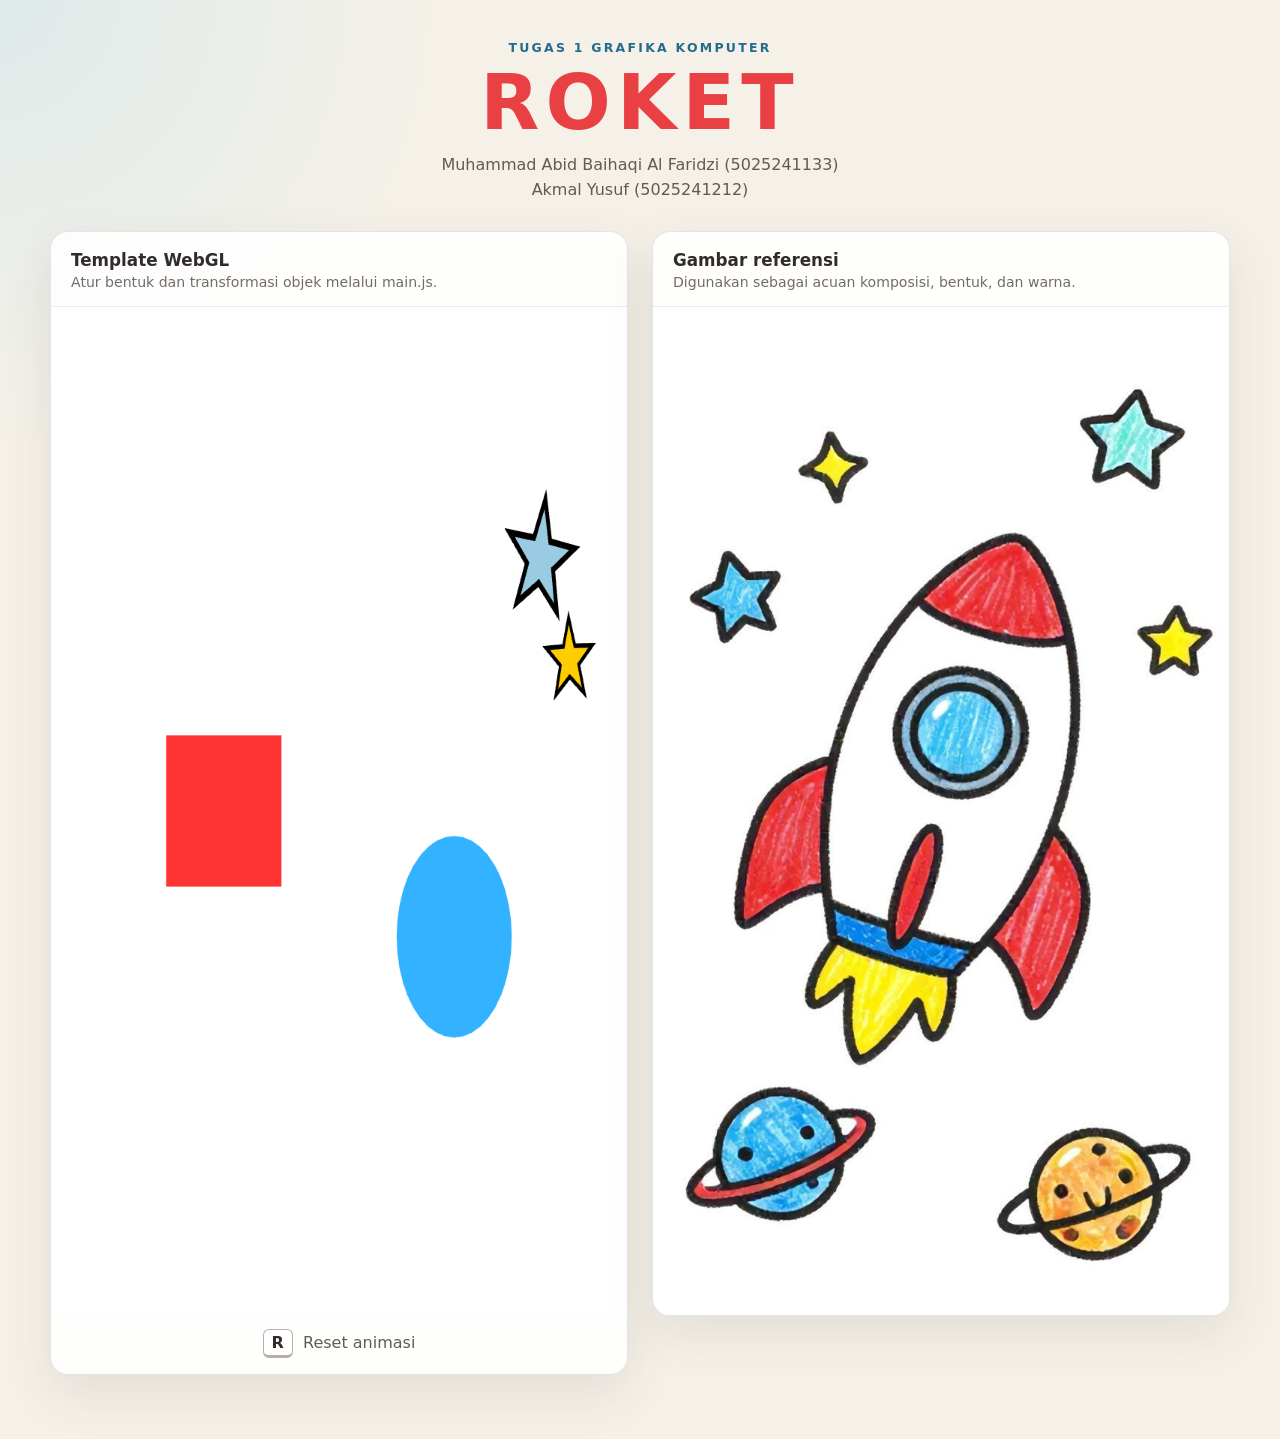
==== tugas1-alternate/index.html @ 3a221769 "baru" ====
<!DOCTYPE html>
<html lang="id">
<head>
  <meta charset="UTF-8">
  <meta name="viewport" content="width=device-width, initial-scale=1.0">
  <title>Roket — Tugas 1 Grafika Komputer</title>
  <link rel="stylesheet" href="style.css">
  <script type="module" src="main.js"></script>
</head>
<body>
  <header class="page-header">
    <p class="eyebrow">Tugas 1 Grafika Komputer</p>
    <h1>Roket</h1>
    <p>Muhammad Abid Baihaqi Al Faridzi (5025241133)<br>Akmal Yusuf (5025241212)</p>
  </header>

  <main class="workspace">
    <section class="panel" aria-labelledby="hasil-title">
      <div class="panel-heading">
        <h2 id="hasil-title">Template WebGL</h2>
        <p>Atur bentuk dan transformasi objek melalui main.js.</p>
      </div>
      <canvas id="glCanvas" width="768" height="1344">
        Browser Anda tidak mendukung elemen canvas.
      </canvas>
      <p class="controls"><kbd>R</kbd> Reset animasi</p>
    </section>

    <figure class="panel reference">
      <div class="panel-heading">
        <h2>Gambar referensi</h2>
        <p>Digunakan sebagai acuan komposisi, bentuk, dan warna.</p>
      </div>
      <img src="real_img.jpg" alt="Referensi ilustrasi roket, planet, dan bintang">
    </figure>
  </main>
</body>
</html>
---- tugas1-alternate/style.css ----
:root {
  color-scheme: light;
  font-family: Inter, ui-sans-serif, system-ui, -apple-system, BlinkMacSystemFont, "Segoe UI", sans-serif;
  color: #312c2a;
  background: #f5f1e9;
}

* {
  box-sizing: border-box;
}

body {
  min-width: 320px;
  min-height: 100vh;
  margin: 0;
  padding: 40px 24px 64px;
  background:
    radial-gradient(circle at top left, rgba(74, 187, 237, 0.13), transparent 28rem),
    #f5f1e9;
}

.page-header {
  max-width: 1180px;
  margin: 0 auto 28px;
  text-align: center;
}

.page-header h1,
.page-header p {
  margin: 0;
}

.page-header h1 {
  margin-bottom: 10px;
  color: #e94143;
  font-size: clamp(2.4rem, 7vw, 4.8rem);
  line-height: 1;
  text-transform: uppercase;
  letter-spacing: 0.08em;
}

.page-header .eyebrow {
  margin-bottom: 10px;
  color: #246c8d;
  font-size: 0.78rem;
  font-weight: 800;
  letter-spacing: 0.18em;
  text-transform: uppercase;
}

.page-header > p:last-child {
  color: #625a55;
  line-height: 1.6;
}

.workspace {
  display: grid;
  grid-template-columns: repeat(2, minmax(0, 1fr));
  gap: 24px;
  width: min(1180px, 100%);
  margin: 0 auto;
  align-items: start;
}

.panel {
  overflow: hidden;
  margin: 0;
  border: 1px solid rgba(49, 44, 42, 0.12);
  border-radius: 18px;
  background: rgba(255, 255, 255, 0.88);
  box-shadow: 0 18px 50px rgba(65, 50, 41, 0.1);
}

.panel-heading {
  padding: 18px 20px 16px;
  border-bottom: 1px solid rgba(49, 44, 42, 0.09);
}

.panel-heading h2,
.panel-heading p {
  margin: 0;
}

.panel-heading h2 {
  margin-bottom: 4px;
  font-size: 1.05rem;
}

.panel-heading p {
  color: #746b65;
  font-size: 0.88rem;
}

#glCanvas,
.reference img {
  display: block;
  width: 100%;
  height: auto;
  aspect-ratio: 768 / 1344;
  object-fit: contain;
  background: #ffffff;
}

.controls {
  margin: 0;
  padding: 14px 20px 16px;
  color: #625a55;
  text-align: center;
}

kbd {
  display: inline-block;
  min-width: 28px;
  margin-right: 5px;
  padding: 3px 8px;
  border: 1px solid #b8aea7;
  border-bottom-width: 3px;
  border-radius: 6px;
  background: #ffffff;
  color: #312c2a;
  font: inherit;
  font-weight: 800;
}

@media (max-width: 820px) {
  body {
    padding: 28px 14px 48px;
  }

  .workspace {
    grid-template-columns: 1fr;
    max-width: 580px;
  }
}
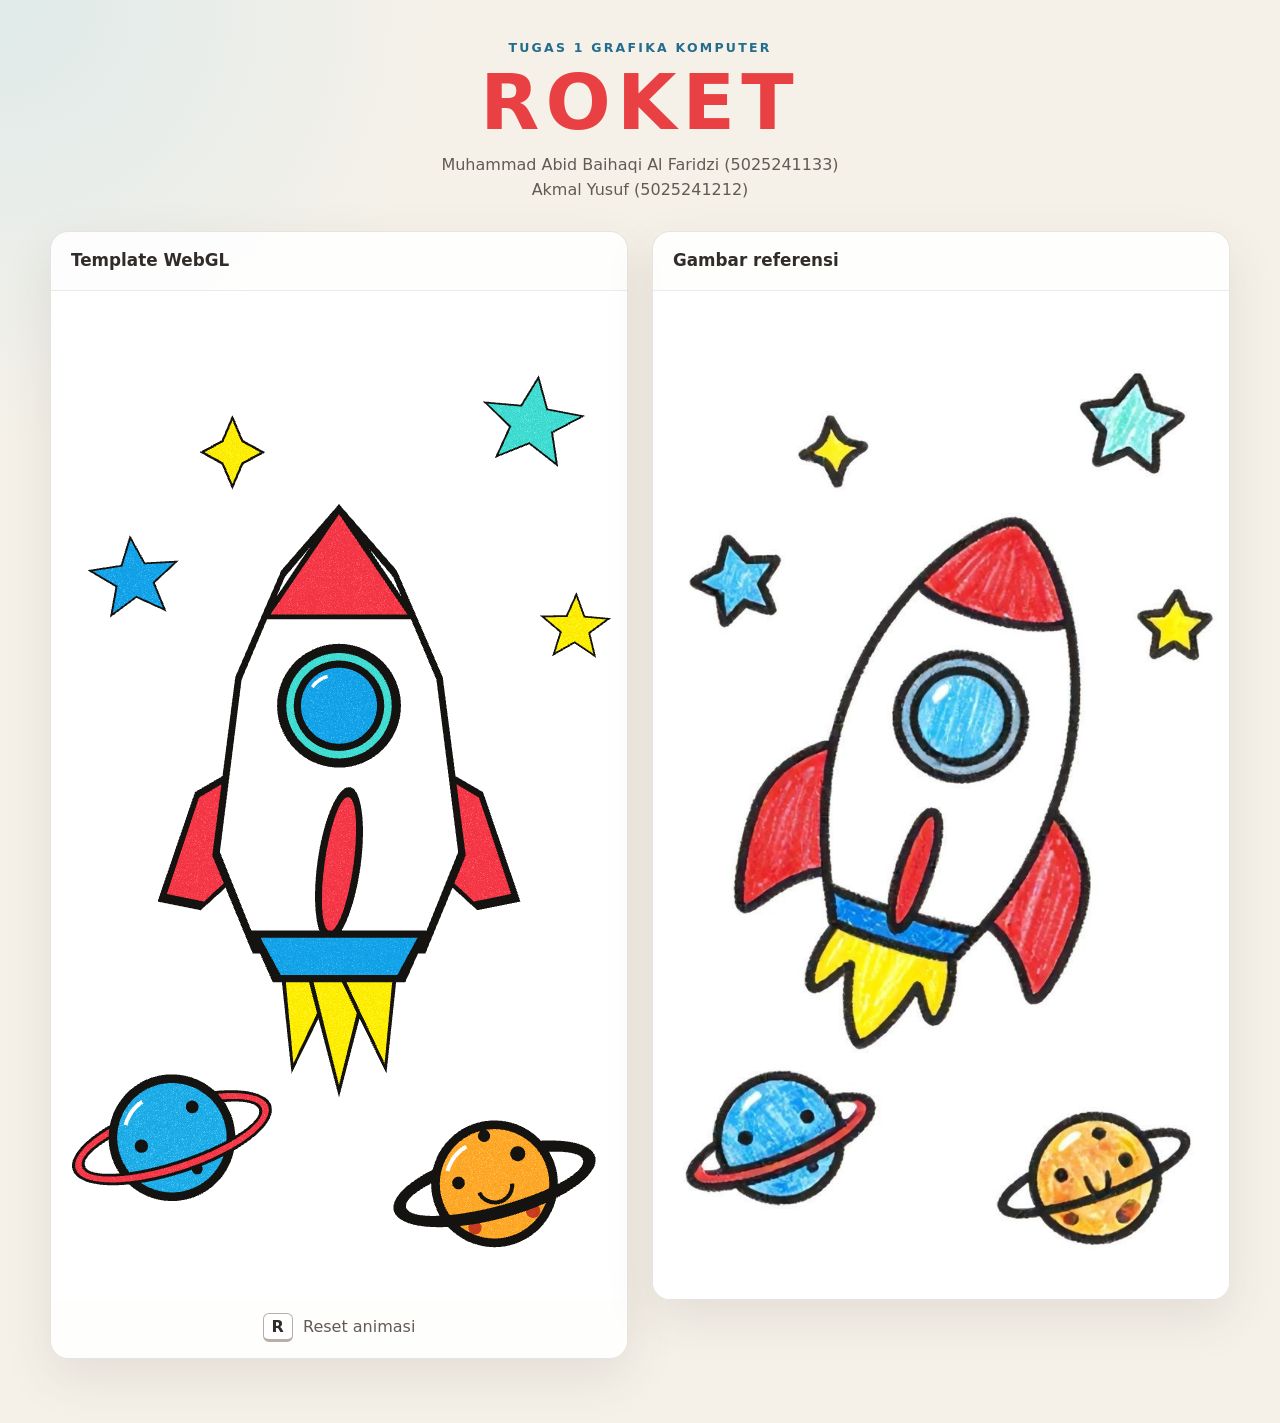
==== commit 9e0c2747: "feat: planet, rocket, star" ====
--- a/tugas1-alternate/index.html
+++ b/tugas1-alternate/index.html
@@ -3,7 +3,7 @@
 <head>
   <meta charset="UTF-8">
   <meta name="viewport" content="width=device-width, initial-scale=1.0">
-  <title>Roket — Tugas 1 Grafika Komputer</title>
+  <title>Tugas 1 Grafika Komputer</title>
   <link rel="stylesheet" href="style.css">
   <script type="module" src="main.js"></script>
 </head>
@@ -18,18 +18,15 @@
     <section class="panel" aria-labelledby="hasil-title">
       <div class="panel-heading">
         <h2 id="hasil-title">Template WebGL</h2>
-        <p>Atur bentuk dan transformasi objek melalui main.js.</p>
+        <p id="info"></p>
       </div>
-      <canvas id="glCanvas" width="768" height="1344">
-        Browser Anda tidak mendukung elemen canvas.
-      </canvas>
+      <canvas id="glCanvas" width="768" height="1344"></canvas>
       <p class="controls"><kbd>R</kbd> Reset animasi</p>
     </section>
 
     <figure class="panel reference">
       <div class="panel-heading">
         <h2>Gambar referensi</h2>
-        <p>Digunakan sebagai acuan komposisi, bentuk, dan warna.</p>
       </div>
       <img src="real_img.jpg" alt="Referensi ilustrasi roket, planet, dan bintang">
     </figure>
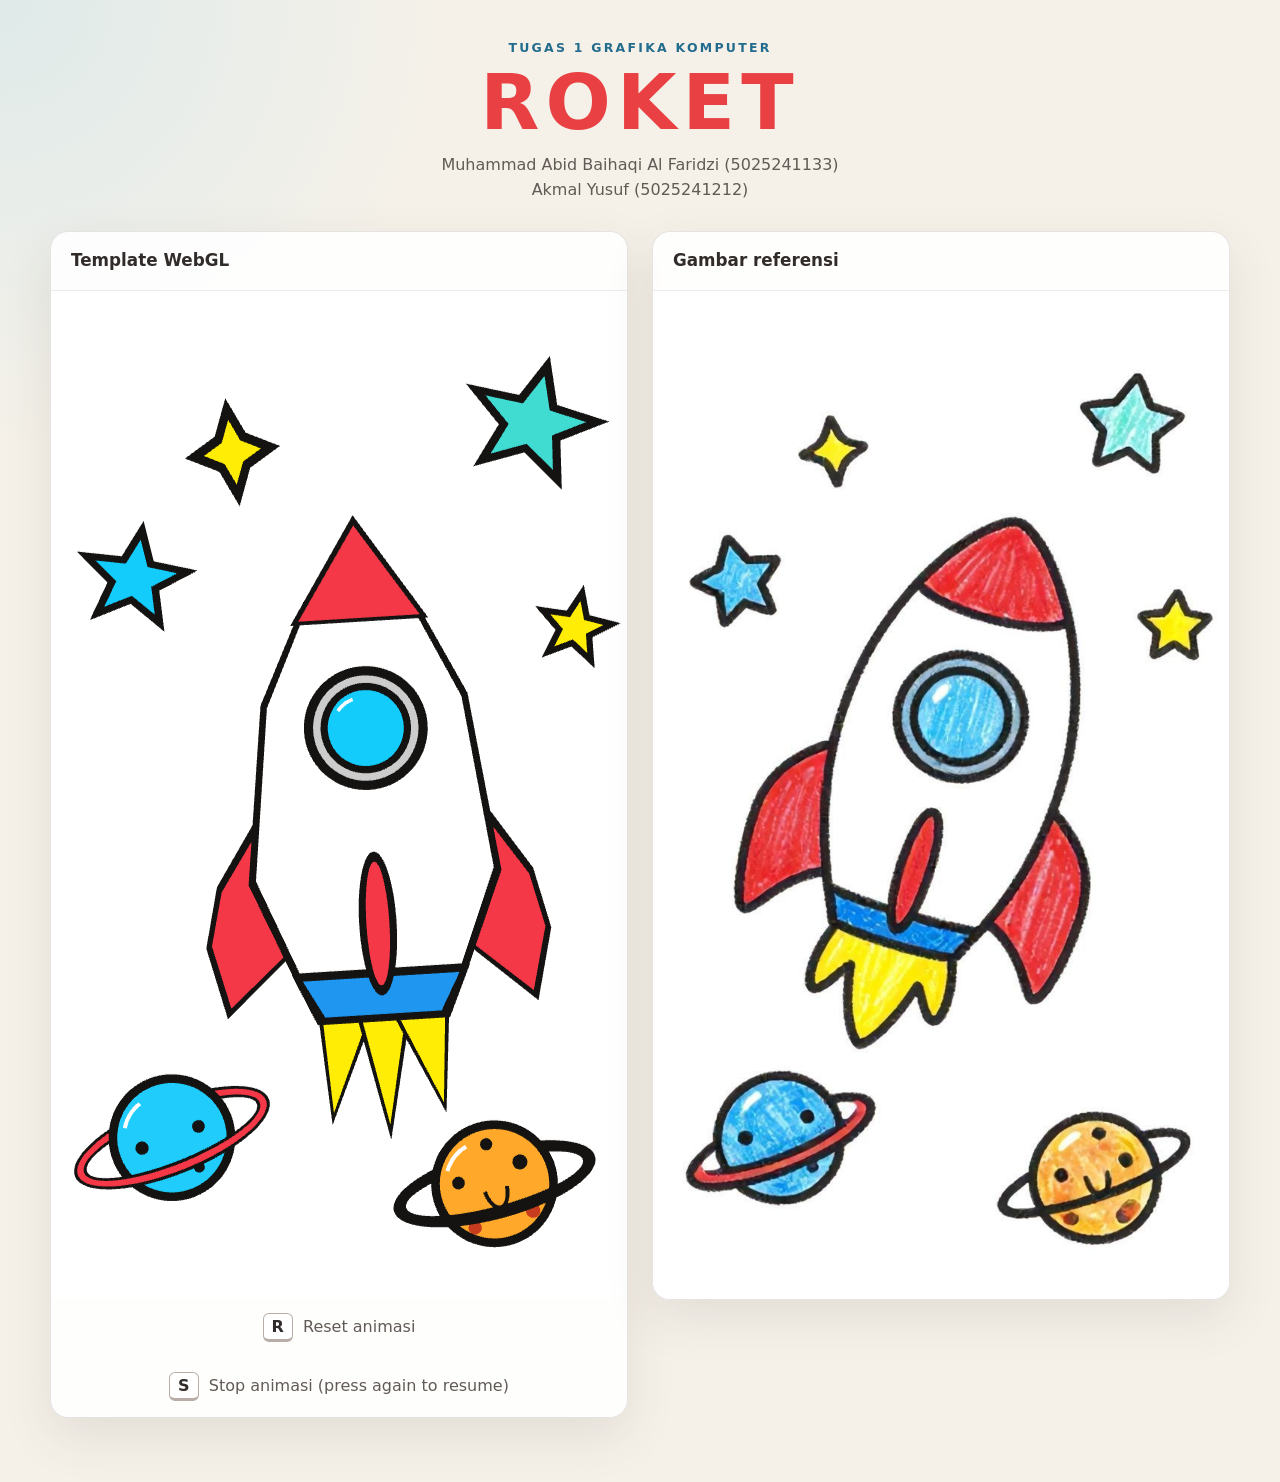
==== commit 4ab07d86: "feat: add toggle stop and resume" ====
--- a/tugas1-alternate/index.html
+++ b/tugas1-alternate/index.html
@@ -22,6 +22,7 @@
       </div>
       <canvas id="glCanvas" width="768" height="1344"></canvas>
       <p class="controls"><kbd>R</kbd> Reset animasi</p>
+      <p class="controls"><kbd>S</kbd> Stop animasi (press again to resume)</p>
     </section>
 
     <figure class="panel reference">
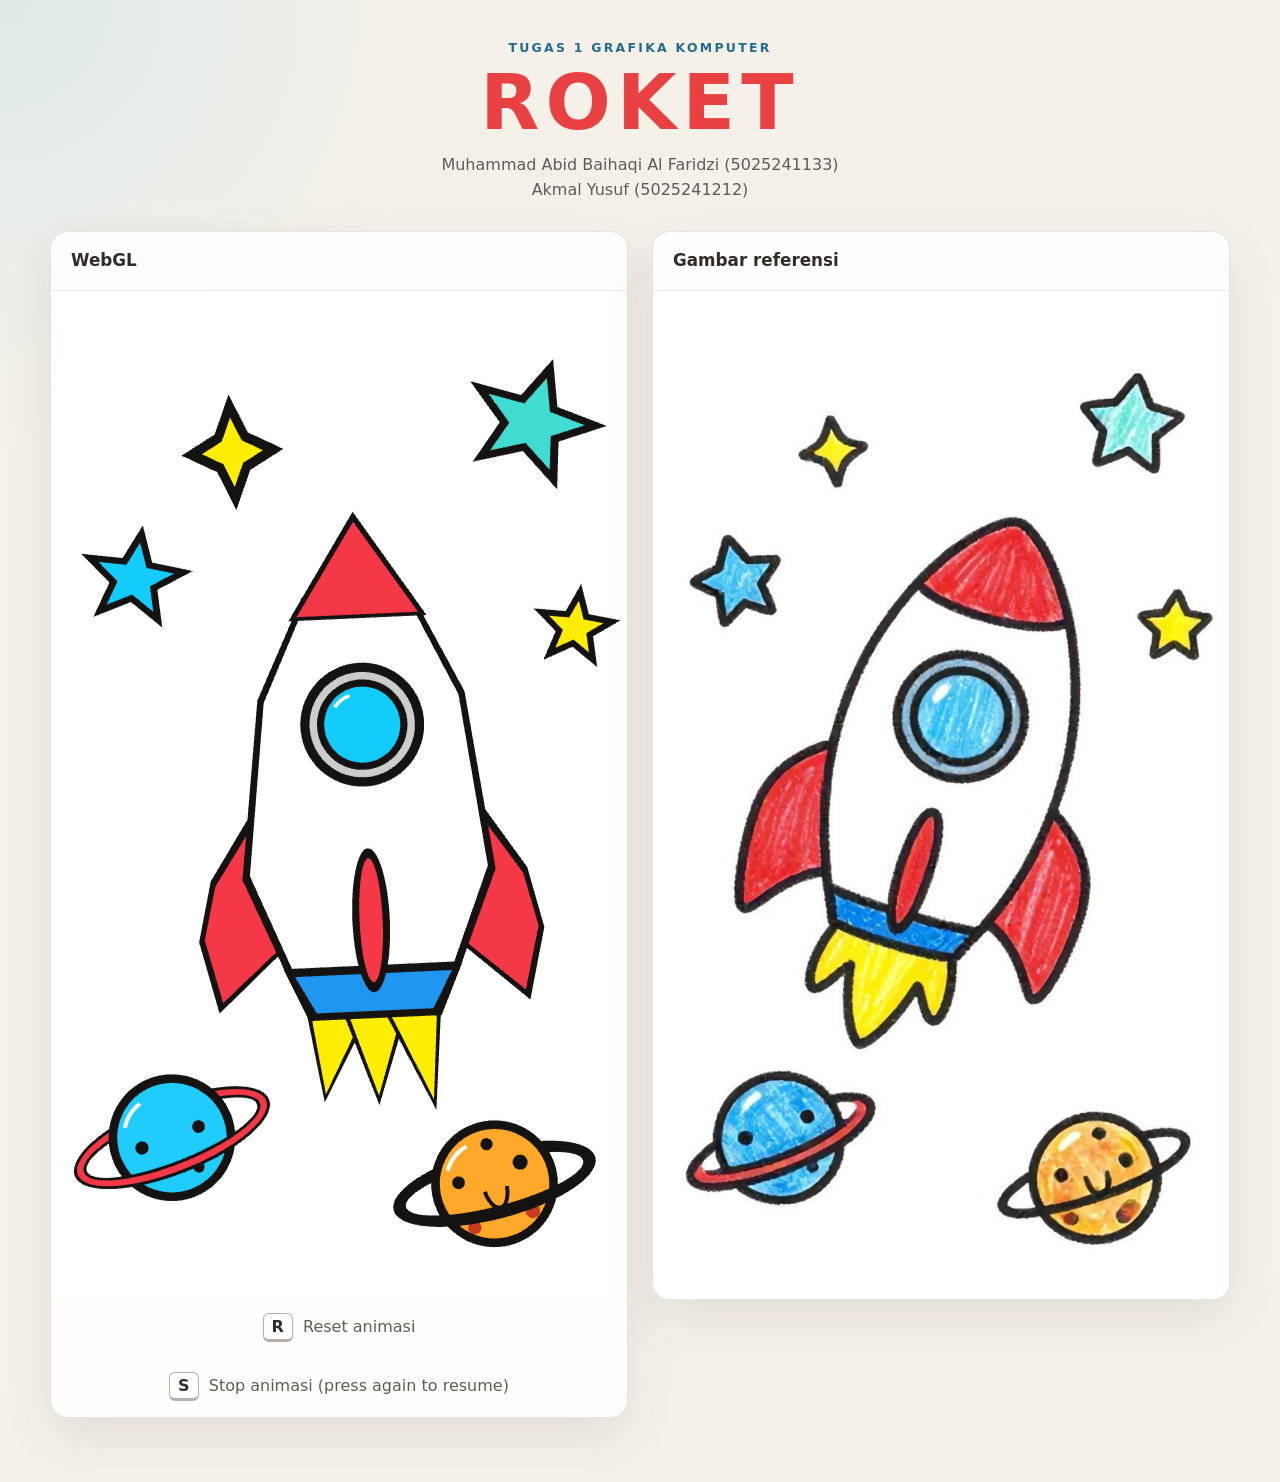
==== commit 20763e47: "delete readme and minor fix" ====
--- a/tugas1-alternate/index.html
+++ b/tugas1-alternate/index.html
@@ -17,7 +17,7 @@
   <main class="workspace">
     <section class="panel" aria-labelledby="hasil-title">
       <div class="panel-heading">
-        <h2 id="hasil-title">Template WebGL</h2>
+        <h2 id="hasil-title">WebGL</h2>
         <p id="info"></p>
       </div>
       <canvas id="glCanvas" width="768" height="1344"></canvas>
